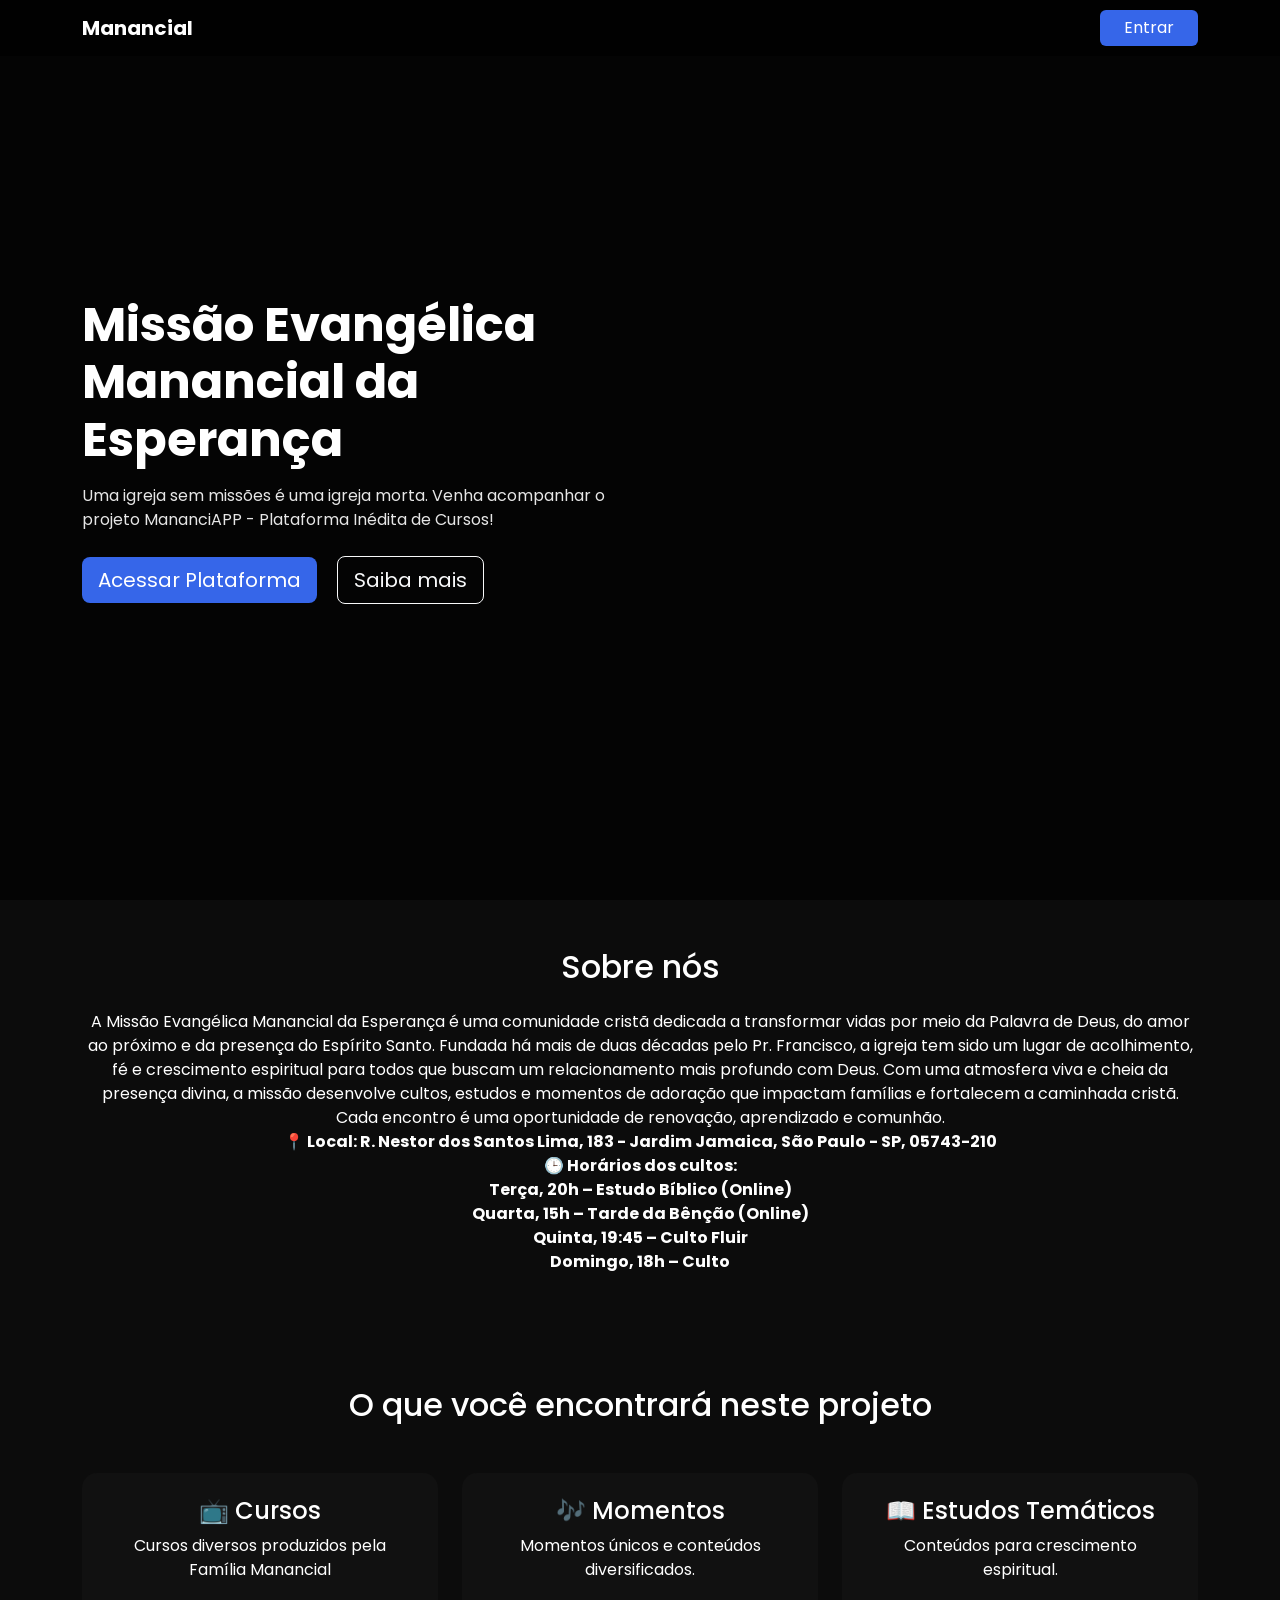
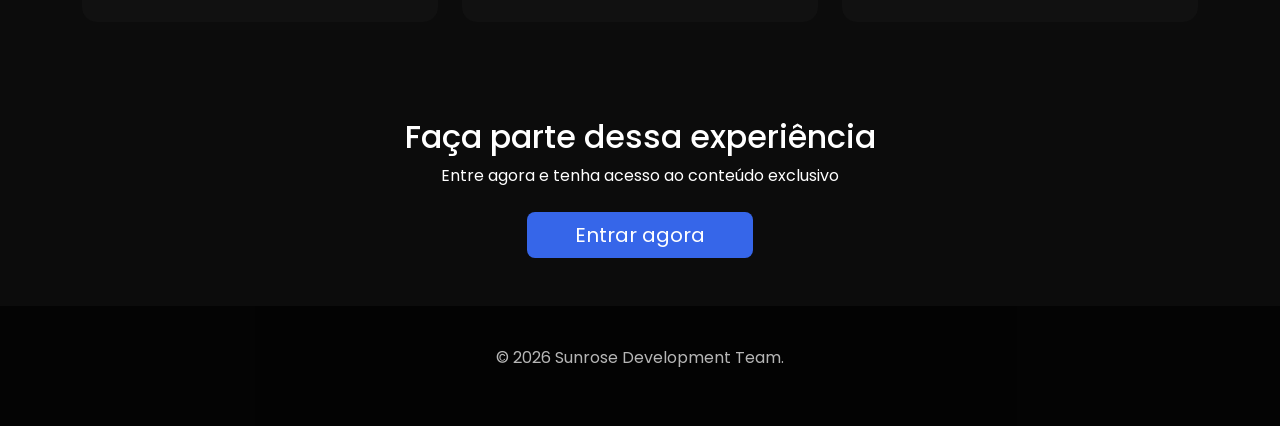
==== php/index.html @ c6b2cd07 "Landing page e finalização do projeto" ====
<html lang="pt-BR">
<head>
  <meta charset="UTF-8">
  <meta name="viewport" content="width=device-width, initial-scale=1.0">
  <title>Manancial da Esperança</title>

  <!-- Bootstrap -->
  <link href="https://cdn.jsdelivr.net/npm/bootstrap@5.3.2/dist/css/bootstrap.min.css" rel="stylesheet">

  <!-- Google Fonts -->
  <link href="https://fonts.googleapis.com/css2?family=Poppins:wght@300;400;600;700&display=swap" rel="stylesheet">

  <style>
body {
  font-family: 'Poppins', sans-serif;
  background: #0c0c0c;
  color: white;
  overflow-x: hidden;
}

/* GARANTE TEXTO BRANCO */
h1, h2, h3, h4, h5, h6, p {
  color: #fff;
}

/* NAVBAR */
.navbar {
  backdrop-filter: blur(10px);
  background: rgba(0,0,0,0.6);
}

/* HERO COM IMAGEM */
.hero {
  height: 100vh;
  background: url('https://images.unsplash.com/photo-1507692049790-de58290a4334') center/cover no-repeat;
  display: flex;
  align-items: center;
  position: relative;
}

/* OVERLAY ESCURO */
.hero::before {
  content: "";
  position: absolute;
  width: 100%;
  height: 100%;
  background: rgba(0,0,0,0.7);
  top: 0;
  left: 0;
}

/* CONTEÚDO NA FRENTE */
.hero .container {
  position: relative;
  z-index: 2;
}

/* TEXTO HERO */
.hero h1 {
  font-size: 3rem;
  font-weight: 700;
}

.hero p {
  opacity: 0.9;
}

/* BOTÃO */
.btn-main {
  background: #3666e9;
  border: none;
  color: white;
  transition: 0.3s;
}

.btn-main:hover {
  background: #3666e9;
  transform: scale(1.05);
}

/* ANIMAÇÕES */
.fade-in {
  opacity: 0;
  transform: translateY(30px);
  transition: 1s;
}

.fade-in.active {
  opacity: 1;
  transform: translateY(0);
}

/* CARDS */
.card-custom {
  background: #111;
  border: none;
  border-radius: 15px;
  transition: 0.3s;
}

.card-custom:hover {
  transform: translateY(-10px);
  box-shadow: 0 10px 30px rgba(0,0,0,0.5);
}

/* FOOTER */
footer {
  background: #000;
  padding: 40px 0;
  text-align: center;
  opacity: 0.7;
}
  </style>
</head>

<body>

<!-- NAVBAR -->
<nav class="navbar navbar-expand-lg navbar-dark fixed-top">
  <div class="container">
    <a class="navbar-brand fw-bold" href="#">Manancial</a>

    <div class="ms-auto">
      <a href="index.php" class="btn btn-main px-4">Entrar</a>
    </div>
  </div>
</nav>

<!-- HERO -->
<section class="hero">
  <div class="container">
    <div class="row">
      <div class="col-md-6 fade-in">
        <h1>Missão Evangélica Manancial da Esperança</h1>
        <p class="mt-3">
          Uma igreja sem missões é uma igreja morta. Venha acompanhar o projeto MananciAPP - Plataforma Inédita de Cursos!
        </p>

        <div class="mt-4">
          <a href="index.php" class="btn btn-main btn-lg me-3">Acessar Plataforma</a>
          <a href="#sobre" class="btn btn-outline-light btn-lg">Saiba mais</a>
        </div>
      </div>
    </div>
  </div>
</section>

<!-- SOBRE -->
<section id="sobre" class="py-5">
  <div class="container text-center">
    <h2 class="mb-4 fade-in">Sobre nós</h2>
    <p class="fade-in">
      A Missão Evangélica Manancial da Esperança é uma comunidade cristã dedicada a transformar vidas por meio da Palavra de Deus, do amor ao próximo e da presença do Espírito Santo. Fundada há mais de duas décadas pelo Pr. Francisco, a igreja tem sido um lugar de acolhimento, fé e crescimento espiritual para todos que buscam um relacionamento mais profundo com Deus.

Com uma atmosfera viva e cheia da presença divina, a missão desenvolve cultos, estudos e momentos de adoração que impactam famílias e fortalecem a caminhada cristã. Cada encontro é uma oportunidade de renovação, aprendizado e comunhão.

    </br><b>📍 Local:
R. Nestor dos Santos Lima, 183 - Jardim Jamaica, São Paulo - SP, 05743-210

 </br>🕒 Horários dos cultos:
 </br>Terça, 20h – Estudo Bíblico (Online)
 </br>Quarta, 15h – Tarde da Bênção (Online)
 </br>Quinta, 19:45 – Culto Fluir
 </br>Domingo, 18h – Culto</b>
    </p>
  </div>
</section>

<!-- CONTEÚDO -->
<section class="py-5">
  <div class="container">
    <h2 class="text-center mb-5 fade-in">O que você encontrará neste projeto</h2>

    <div class="row g-4">
      <div class="col-md-4 fade-in">
        <div class="card card-custom p-4 text-center">
          <h4>📺 Cursos</h4>
          <p>Cursos diversos produzidos pela Família Manancial</p>
        </div>
      </div>

      <div class="col-md-4 fade-in">
        <div class="card card-custom p-4 text-center">
          <h4>🎶 Momentos</h4>
          <p>Momentos únicos e conteúdos diversificados.</p>
        </div>
      </div>

      <div class="col-md-4 fade-in">
        <div class="card card-custom p-4 text-center">
          <h4>📖 Estudos Temáticos</h4>
          <p>Conteúdos para crescimento espiritual.</p>
        </div>
      </div>
    </div>
  </div>
</section>

<!-- CTA -->
<section class="py-5 text-center">
  <div class="container fade-in">
    <h2>Faça parte dessa experiência</h2>
    <p class="mb-4">Entre agora e tenha acesso ao conteúdo exclusivo</p>
    <a href="login.php" class="btn btn-main btn-lg px-5">Entrar agora</a>
  </div>
</section>

<!-- FOOTER -->
<footer>
  <p>© 2026 Sunrose Development Team.</p>
</footer>

<!-- JS -->
<script>
  // animação ao scroll
  const elements = document.querySelectorAll('.fade-in');

  function reveal() {
    const windowHeight = window.innerHeight;

    elements.forEach(el => {
      const elementTop = el.getBoundingClientRect().top;

      if (elementTop < windowHeight - 50) {
        el.classList.add('active');
      }
    });
  }

  window.addEventListener('scroll', reveal);
  reveal();
</script>

</body>
</html>
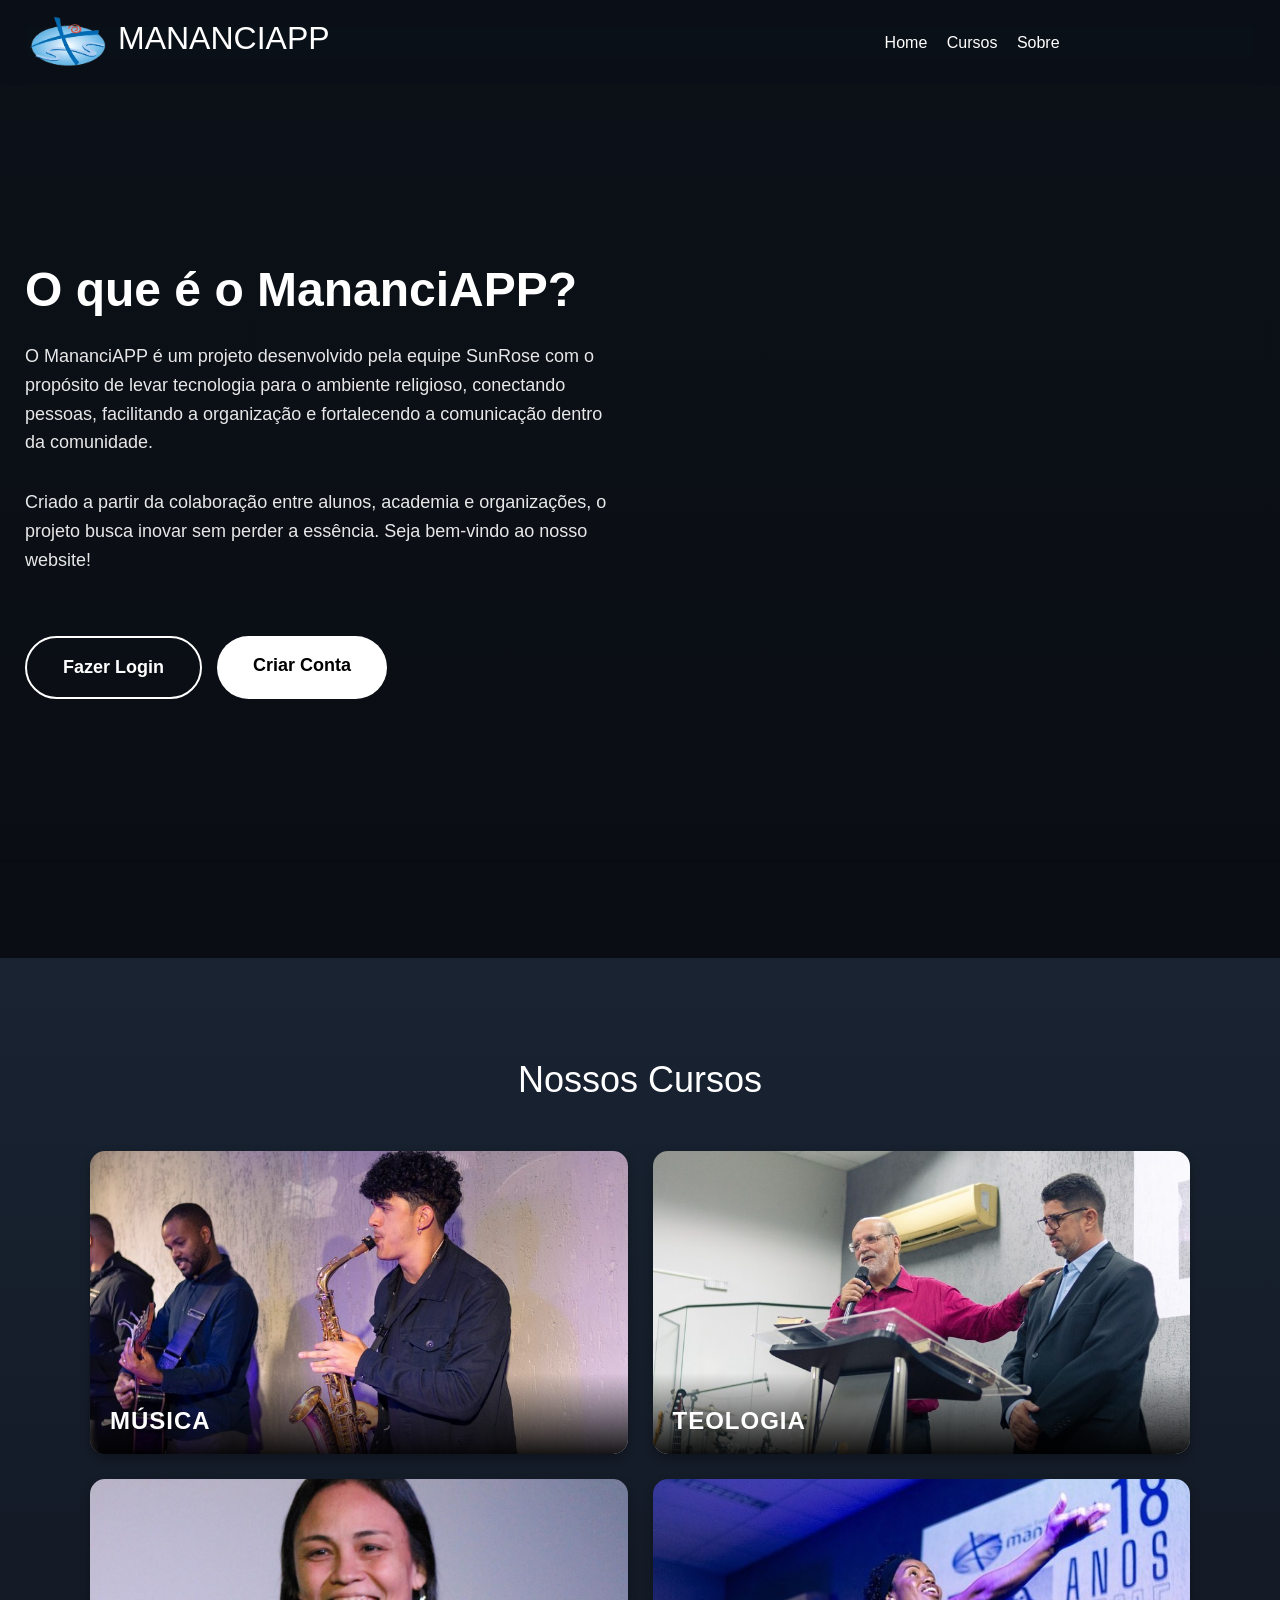
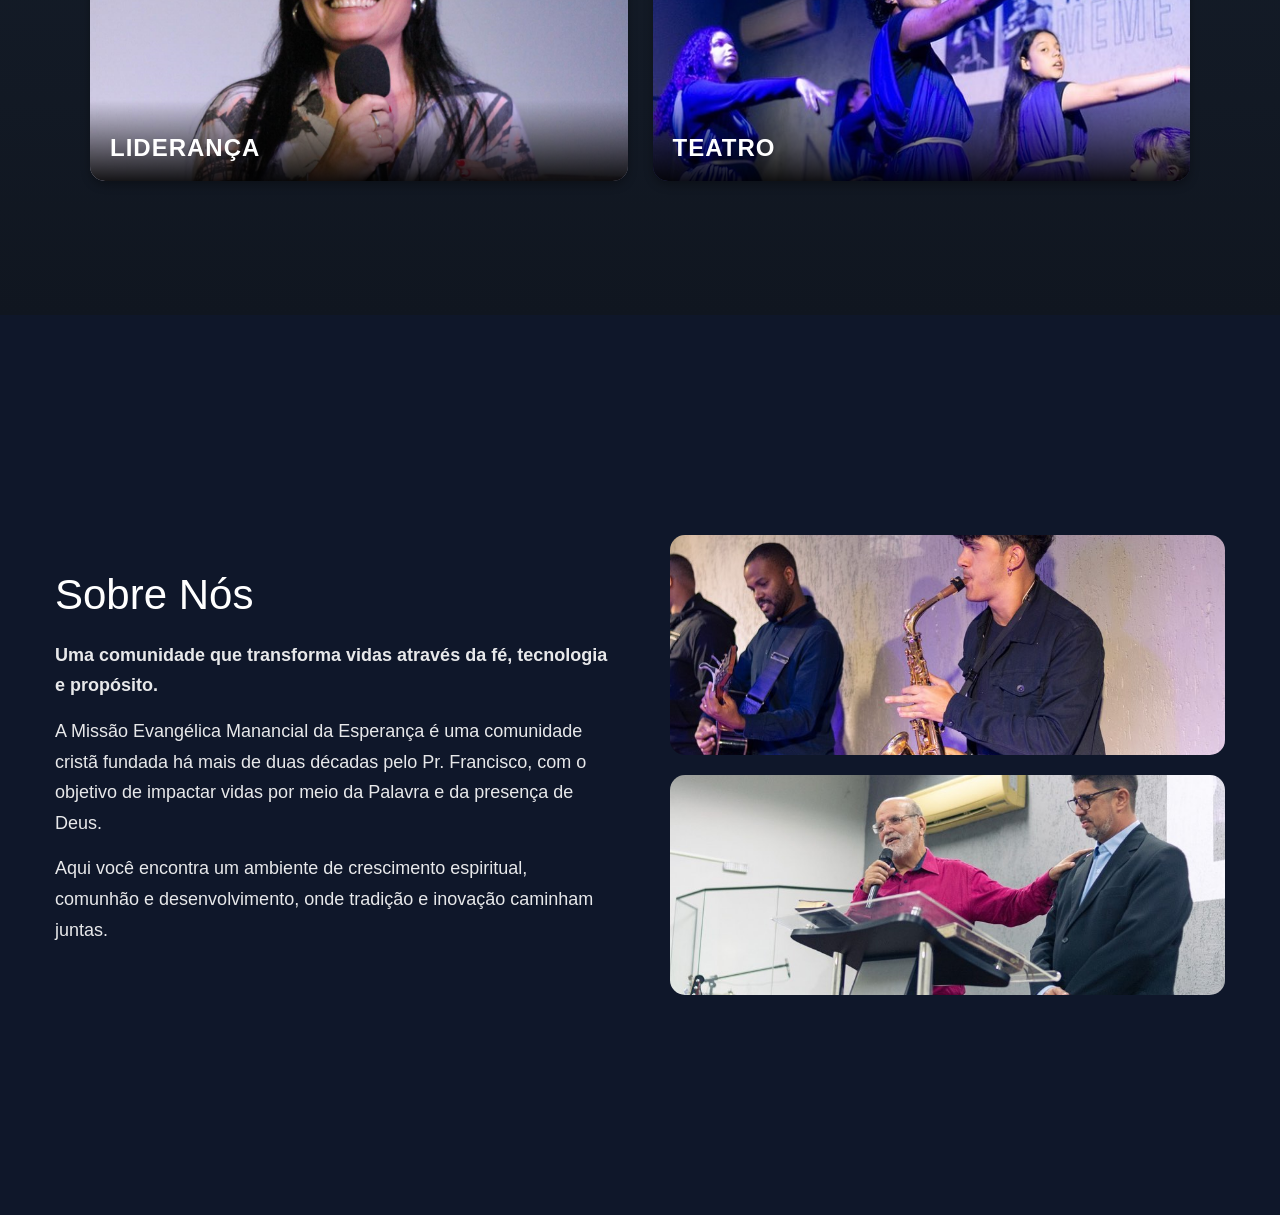
==== commit f4667fa1: "Adições de Landing Page e CSS da Lara" ====
--- a/php/index.html
+++ b/php/index.html
@@ -1,235 +1,129 @@
+<!DOCTYPE html>
 <html lang="pt-BR">
-<head>
-  <meta charset="UTF-8">
-  <meta name="viewport" content="width=device-width, initial-scale=1.0">
-  <title>Manancial da Esperança</title>
+    <head>
+        <meta charset="UTF-8">
+        <meta name="viewport" content="width=device-width, initial-scale=1.0">
+        <title>MananciAPP</title>
+        <link href="https://cdn.jsdelivr.net/npm/bootstrap@5.3.2/dist/css/bootstrap.min.css" rel="stylesheet">
+        <link rel="stylesheet" href="inicio.css">
+        <link rel="stylesheet" href="https://cdnjs.cloudflare.com/ajax/libs/font-awesome/6.5.1/css/all.min.css">
+    </head>
 
-  <!-- Bootstrap -->
-  <link href="https://cdn.jsdelivr.net/npm/bootstrap@5.3.2/dist/css/bootstrap.min.css" rel="stylesheet">
 
-  <!-- Google Fonts -->
-  <link href="https://fonts.googleapis.com/css2?family=Poppins:wght@300;400;600;700&display=swap" rel="stylesheet">
 
-  <style>
-body {
-  font-family: 'Poppins', sans-serif;
-  background: #0c0c0c;
-  color: white;
-  overflow-x: hidden;
-}
+    <body> 
+      
+      <header>
+        <div class="header">
+         <img src="../assets/logo.png" class="logo">
+        <h2>MANANCIAPP</h2>
+        </div>
 
-/* GARANTE TEXTO BRANCO */
-h1, h2, h3, h4, h5, h6, p {
-  color: #fff;
-}
 
-/* NAVBAR */
-.navbar {
-  backdrop-filter: blur(10px);
-  background: rgba(0,0,0,0.6);
-}
+      <nav>
+          <a href="#home">Home</a>
+          <a href="#cursos">Cursos</a>
+          <a href="#sobre">Sobre</a>
+      </nav>
 
-/* HERO COM IMAGEM */
-.hero {
-  height: 100vh;
-  background: url('https://images.unsplash.com/photo-1507692049790-de58290a4334') center/cover no-repeat;
-  display: flex;
-  align-items: center;
-  position: relative;
-}
+      </header>
 
-/* OVERLAY ESCURO */
-.hero::before {
-  content: "";
-  position: absolute;
-  width: 100%;
-  height: 100%;
-  background: rgba(0,0,0,0.7);
-  top: 0;
-  left: 0;
-}
 
-/* CONTEÚDO NA FRENTE */
-.hero .container {
-  position: relative;
-  z-index: 2;
-}
 
-/* TEXTO HERO */
-.hero h1 {
-  font-size: 3rem;
-  font-weight: 700;
-}
+<section id="home">     
+<main>
+    <div class="conteudo-principal">
+        
+        <div class="texto">
+            <h1 class="texto-um">O que é o MananciAPP?</h1>
 
-.hero p {
-  opacity: 0.9;
-}
+            <p class="texto-dois">
+                O MananciAPP é um projeto desenvolvido pela equipe SunRose com o propósito de levar tecnologia para o ambiente religioso, conectando pessoas, facilitando a organização e fortalecendo a comunicação dentro da comunidade.
+            </p>
 
-/* BOTÃO */
-.btn-main {
-  background: #3666e9;
-  border: none;
-  color: white;
-  transition: 0.3s;
-}
+            <p class="texto-dois">
+                Criado a partir da colaboração entre alunos, academia e organizações, o projeto busca inovar sem perder a essência. Seja bem-vindo ao nosso website!
+            </p>
 
-.btn-main:hover {
-  background: #3666e9;
-  transform: scale(1.05);
-}
+            <!-- BOTÕES AGORA FICAM JUNTO DO TEXTO -->
+            <div class="botoes">
+                <a href="login.html" class="btn-outline">
+                    Fazer Login
+                </a>
 
-/* ANIMAÇÕES */
-.fade-in {
-  opacity: 0;
-  transform: translateY(30px);
-  transition: 1s;
-}
+                <a href="index.php" class="btn-solid">
+                    Criar Conta
+                </a>
+            </div>
+        </div>
 
-.fade-in.active {
-  opacity: 1;
-  transform: translateY(0);
-}
+    </div>
+</main>
 
-/* CARDS */
-.card-custom {
-  background: #111;
-  border: none;
-  border-radius: 15px;
-  transition: 0.3s;
-}
+<div>
+    <hr>
+</div>
 
-.card-custom:hover {
-  transform: translateY(-10px);
-  box-shadow: 0 10px 30px rgba(0,0,0,0.5);
-}
-
-/* FOOTER */
-footer {
-  background: #000;
-  padding: 40px 0;
-  text-align: center;
-  opacity: 0.7;
-}
-  </style>
-</head>
-
-<body>
-
-<!-- NAVBAR -->
-<nav class="navbar navbar-expand-lg navbar-dark fixed-top">
-  <div class="container">
-    <a class="navbar-brand fw-bold" href="#">Manancial</a>
-
-    <div class="ms-auto">
-      <a href="index.php" class="btn btn-main px-4">Entrar</a>
-    </div>
-  </div>
-</nav>
-
-<!-- HERO -->
-<section class="hero">
-  <div class="container">
-    <div class="row">
-      <div class="col-md-6 fade-in">
-        <h1>Missão Evangélica Manancial da Esperança</h1>
-        <p class="mt-3">
-          Uma igreja sem missões é uma igreja morta. Venha acompanhar o projeto MananciAPP - Plataforma Inédita de Cursos!
-        </p>
-
-        <div class="mt-4">
-          <a href="index.php" class="btn btn-main btn-lg me-3">Acessar Plataforma</a>
-          <a href="#sobre" class="btn btn-outline-light btn-lg">Saiba mais</a>
-        </div>
-      </div>
-    </div>
-  </div>
 </section>
 
-<!-- SOBRE -->
-<section id="sobre" class="py-5">
-  <div class="container text-center">
-    <h2 class="mb-4 fade-in">Sobre nós</h2>
-    <p class="fade-in">
-      A Missão Evangélica Manancial da Esperança é uma comunidade cristã dedicada a transformar vidas por meio da Palavra de Deus, do amor ao próximo e da presença do Espírito Santo. Fundada há mais de duas décadas pelo Pr. Francisco, a igreja tem sido um lugar de acolhimento, fé e crescimento espiritual para todos que buscam um relacionamento mais profundo com Deus.
 
-Com uma atmosfera viva e cheia da presença divina, a missão desenvolve cultos, estudos e momentos de adoração que impactam famílias e fortalecem a caminhada cristã. Cada encontro é uma oportunidade de renovação, aprendizado e comunhão.
+<section id="cursos" class="secao-cursos">
 
-    </br><b>📍 Local:
-R. Nestor dos Santos Lima, 183 - Jardim Jamaica, São Paulo - SP, 05743-210
+    <h2>Nossos Cursos</h2>
+    <div class="grade-cursos">
 
- </br>🕒 Horários dos cultos:
- </br>Terça, 20h – Estudo Bíblico (Online)
- </br>Quarta, 15h – Tarde da Bênção (Online)
- </br>Quinta, 19:45 – Culto Fluir
- </br>Domingo, 18h – Culto</b>
-    </p>
-  </div>
+        <div class="card-curso">
+             <img src="curso1.png" alt="Curso de Música">
+             <div class="nome-curso">Música</div>
+        </div>
+
+        <div class="card-curso">
+             <img src="curso2.png" alt="Curso de Teologia">
+             <div class="nome-curso">Teologia</div>
+        </div>        
+
+        <div class="card-curso">
+             <img src="curso3.png" alt="Curso de Liderança">
+             <div class="nome-curso">Liderança</div>
+        </div>
+
+        <div class="card-curso">
+             <img src="curso4.png" alt="Curso de Teatro">
+             <div class="nome-curso">Teatro</div>
+        </div>
+
+    </div>
+    <div>
+    <hr>
+    </div>
 </section>
 
-<!-- CONTEÚDO -->
-<section class="py-5">
-  <div class="container">
-    <h2 class="text-center mb-5 fade-in">O que você encontrará neste projeto</h2>
 
-    <div class="row g-4">
-      <div class="col-md-4 fade-in">
-        <div class="card card-custom p-4 text-center">
-          <h4>📺 Cursos</h4>
-          <p>Cursos diversos produzidos pela Família Manancial</p>
+
+<section id="sobre" class="secao-sobre">
+    <div class="sobre-container">
+
+        <div class="sobre-texto">
+            <h2>Sobre Nós</h2>
+
+            <p class="destaque">
+                Uma comunidade que transforma vidas através da fé, tecnologia e propósito.
+            </p>
+
+            <p>
+                A Missão Evangélica Manancial da Esperança é uma comunidade cristã fundada há mais de duas décadas pelo Pr. Francisco, com o objetivo de impactar vidas por meio da Palavra e da presença de Deus.
+            </p>
+
+            <p>
+                Aqui você encontra um ambiente de crescimento espiritual, comunhão e desenvolvimento, onde tradição e inovação caminham juntas.
+            </p>
         </div>
-      </div>
 
-      <div class="col-md-4 fade-in">
-        <div class="card card-custom p-4 text-center">
-          <h4>🎶 Momentos</h4>
-          <p>Momentos únicos e conteúdos diversificados.</p>
+        <div class="sobre-imagens">
+            <img src="curso1.png" alt="Foto dos fieis" class="img-sobre">
+            <img src="curso2.png" alt="Foto dos fieis" class="img-sobre">
         </div>
-      </div>
 
-      <div class="col-md-4 fade-in">
-        <div class="card card-custom p-4 text-center">
-          <h4>📖 Estudos Temáticos</h4>
-          <p>Conteúdos para crescimento espiritual.</p>
-        </div>
-      </div>
     </div>
-  </div>
 </section>
-
-<!-- CTA -->
-<section class="py-5 text-center">
-  <div class="container fade-in">
-    <h2>Faça parte dessa experiência</h2>
-    <p class="mb-4">Entre agora e tenha acesso ao conteúdo exclusivo</p>
-    <a href="login.php" class="btn btn-main btn-lg px-5">Entrar agora</a>
-  </div>
-</section>
-
-<!-- FOOTER -->
-<footer>
-  <p>© 2026 Sunrose Development Team.</p>
-</footer>
-
-<!-- JS -->
-<script>
-  // animação ao scroll
-  const elements = document.querySelectorAll('.fade-in');
-
-  function reveal() {
-    const windowHeight = window.innerHeight;
-
-    elements.forEach(el => {
-      const elementTop = el.getBoundingClientRect().top;
-
-      if (elementTop < windowHeight - 50) {
-        el.classList.add('active');
-      }
-    });
-  }
-
-  window.addEventListener('scroll', reveal);
-  reveal();
-</script>
-
-</body>
 </html>
--- a/php/inicio.css
+++ b/php/inicio.css
@@ -0,0 +1,342 @@
+html {
+    scroll-behavior: smooth;
+}
+
+body {
+    font-family: 'Segoe UI', Tahoma, Geneva, Verdana, sans-serif;
+    background: linear-gradient(to bottom, #1e293b, #0e141d);
+    color: white;
+    display: flex;
+    flex-direction: column;
+    min-height: 100vh;
+    margin: 0;
+}
+
+.logo { 
+    width: 85px; 
+    height: auto;
+}
+
+header {
+    position: fixed;
+    left: 0;
+    right: 0;
+    top: 0;
+    display: flex;
+    align-items: center;
+    background: #090f1a57;
+    backdrop-filter: blur(10px);
+    z-index: 99;
+}
+
+.header {
+    display: flex;
+    align-items: center;
+    gap: 8px;
+    margin-left: 25px;
+}
+
+nav {
+    margin-left: 540px;
+}
+
+nav a {
+    margin-left: 15px;
+    color: white;
+    text-decoration: none;
+}
+
+section {
+    padding: 100px 55px;
+    min-height: 100vh;
+}
+
+hr {
+    border: none;
+    height: 2px;
+    background-color: black;
+}
+
+/* inicio */
+main {
+    margin: 40px 30px 20px 25px;
+    flex: 1;
+}
+
+
+.conteudo-principal {
+    display: flex;
+    align-items: center; /* centraliza vertical */
+    justify-content: flex-start;
+    min-height: 80vh;
+}
+
+/* TEXTO */
+.texto {
+    width: 100%;
+    max-width: 650px;
+    display: flex;
+    flex-direction: column;
+    gap: 15px;
+}
+
+.texto h1 {
+    font-size: 48px;
+    font-weight: 700;
+}
+
+.texto-dois {
+    font-size: 18px;
+    line-height: 1.6;
+    opacity: 0.9;
+}
+
+/* BOTÕES */
+.botoes {
+    margin-top: 25px;
+    display: flex;
+    gap: 20px;
+}
+
+/* BOTÃO LOGIN (vazado) */
+.btn-outline {
+    padding: 16px 40px;
+    font-size: 18px;
+    font-weight: 600;
+    color: #fff;
+    border: 2px solid #fff;
+    border-radius: 50px;
+    text-decoration: none;
+    transition: 0.3s ease;
+}
+
+.btn-outline:hover {
+    background: #fff;
+    color: #000;
+}
+
+/* BOTÃO REGISTRO (cheio) */
+.btn-solid {
+    padding: 16px 40px;
+    font-size: 18px;
+    font-weight: 600;
+    background: #fff;
+    color: #000;
+    border-radius: 50px;
+    text-decoration: none;
+    transition: 0.3s ease;
+}
+
+.btn-solid:hover {
+    background: #eaeaea;
+    transform: translateY(-3px);
+}
+
+.secao-cursos {
+    background: linear-gradient(to bottom, #192332, #101620);
+    padding: 100px, 55px;
+    display: flex;
+    flex-direction: column;
+    align-items: center;
+}
+
+.secao-cursos h2 {
+    text-align: center;
+    margin-bottom: 50px;
+    font-size: 36px;
+    color: white;
+}
+
+.grade-cursos {
+    display: grid;
+    grid-template-columns: 1fr 1fr;
+    gap: 25px;
+    width: 100%;
+    max-width: 1100px;
+    margin: 0 auto;
+}
+
+.card-curso {
+    position: relative;
+    border-radius: 15px;
+    overflow: hidden;
+    cursor: pointer;
+    box-shadow: 0 4px 10px rgba(0, 0, 0, 0.3);
+    transition: transform 0.3s ease, box-shadow 0.3s ease;
+    aspect-ratio: 16 / 9;
+}
+
+.card-curso img {
+    width: 100%;
+    height: 100%;
+    object-fit: cover;
+    display: block;
+    transition: transform 0.5s ease;
+}
+
+.nome-curso {
+    position: absolute;
+    bottom: 0;
+    left: 0;
+    width: 100%;
+    padding: 30px 20px 15px 20px;
+    background: linear-gradient(to top, rgba(0, 0, 0, 0.9) 0%, rgba(0, 0, 0, 0) 100%);
+    color: white;
+    font-size: 24px;
+    font-weight: 600;
+    text-transform: uppercase;
+    letter-spacing: 1px;
+}
+
+.card-curso:hover {
+    transform: translateY(-8px);
+    box-shadow: 0 15px 40px rgba(0, 0, 0, 0.6)
+}
+
+.secao-sobre {
+    display: flex;
+    justify-content: center;
+    padding: 100px 55px;
+    background: #0f172a;
+}
+
+.sobre-container {
+    display: flex;
+    align-items: center;
+    justify-content: space-between;
+    gap: 60px;
+    max-width: 1200px;
+    width: 100%;
+}
+
+/* TEXTO */
+.sobre-texto {
+    flex: 1;
+}
+
+.sobre-texto h2 {
+    font-size: 42px;
+    margin-bottom: 20px;
+}
+
+.sobre-texto p {
+    font-size: 18px;
+    line-height: 1.7;
+    opacity: 0.9;
+    margin-bottom: 15px;
+}
+
+/* FRASE DE DESTAQUE */
+.destaque {
+    font-size: 20px;
+    font-weight: 600;
+    color: #fff;
+    margin-bottom: 20px;
+}
+
+/* IMAGENS */
+.sobre-imagens {
+    flex: 1;
+    display: flex;
+    flex-direction: column;
+    gap: 20px;
+}
+
+.img-sobre {
+    width: 100%;
+    height: 220px;
+    object-fit: cover;
+    border-radius: 15px;
+    transition: 0.3s ease;
+}
+
+/* EFEITO HOVER */
+.img-sobre:hover {
+    transform: scale(1.03);
+}
+
+.footer {
+    background: #04060aa4;
+    padding: 10px;
+    font-size: 12px;
+    width: 100%;
+}
+
+.social-links p {
+    margin-bottom: 5px;
+    font-weight: bold;
+    font-size: 14px;
+}
+
+.icones {
+    display: flex;
+    justify-content: center;
+    gap: 20px;
+}
+
+.icones a {
+    color: white;
+    font-size: 25px;
+    transition: color 0.3s;
+}
+
+.icones a:hover {
+    color: #a1a1aa;
+}
+.botoes {
+    margin-top: 30px;
+    display: flex;
+    gap: 15px;
+    flex-wrap: wrap;
+}
+
+/* BOTÃO VAZADO (login) */
+.btn-outline {
+    padding: 16px 36px;
+    font-size: 18px;
+    font-weight: 600;
+    color: #fff;
+    border: 2px solid #fff;
+    border-radius: 50px;
+    text-decoration: none;
+    transition: 0.3s ease;
+}
+
+.btn-outline:hover {
+    background: #fff;
+    color: #000;
+}
+
+/* BOTÃO CHEIO (registro) */
+.btn-solid {
+    padding: 16px 36px;
+    font-size: 18px;
+    font-weight: 600;
+    background: #fff;
+    color: #000;
+    border-radius: 50px;
+    text-decoration: none;
+    transition: 0.3s ease;
+}
+
+.btn-solid:hover {
+    background: #f1f1f1;
+    transform: translateY(-3px);
+}
+#home {
+    background: 
+        linear-gradient(rgba(0,0,0,0.6), rgba(0,0,0,0.6)),
+        url("https://images.unsplash.com/photo-1507692049790-de58290a4334");
+
+    background-size: cover;
+    background-position: center;
+    background-repeat: no-repeat;
+
+    color: #fff;
+    padding: 80px 0;
+}
+
+/* opcional: melhorar leitura do texto */
+.texto {
+    max-width: 600px;
+}
